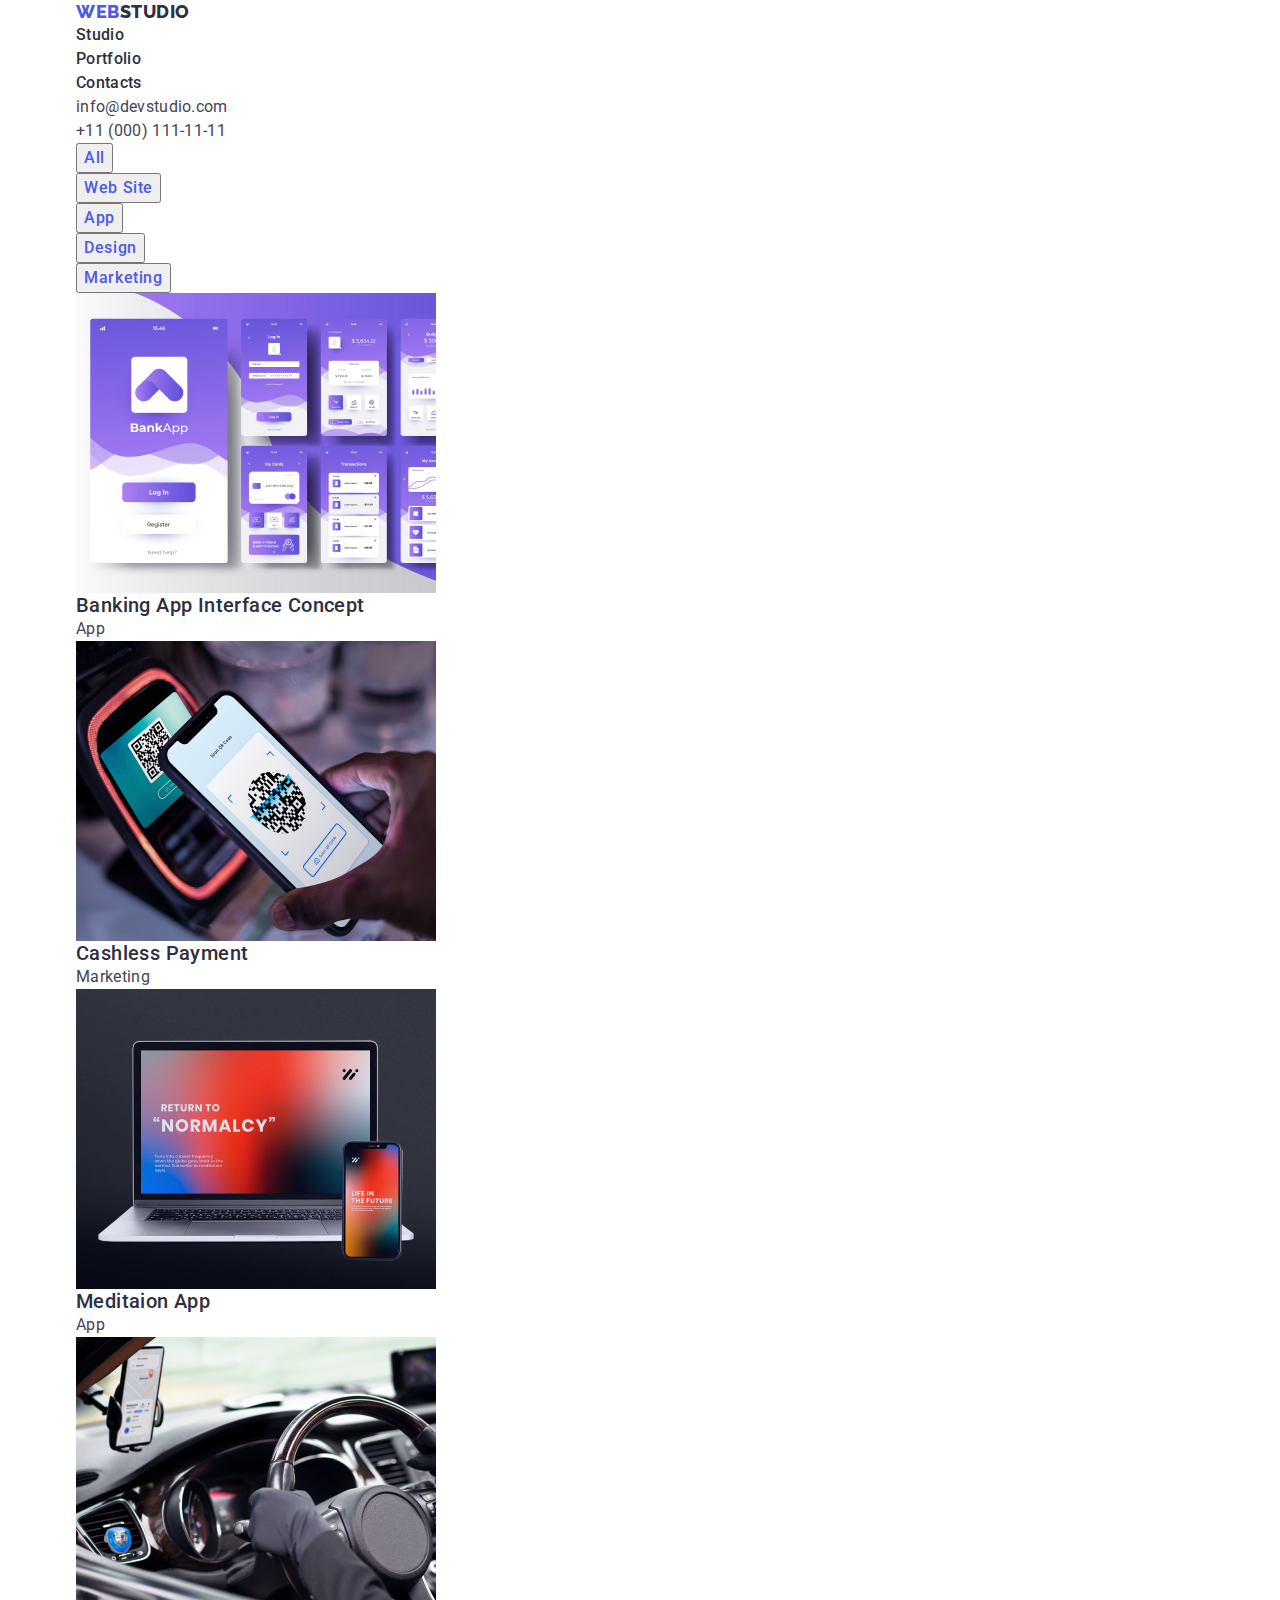
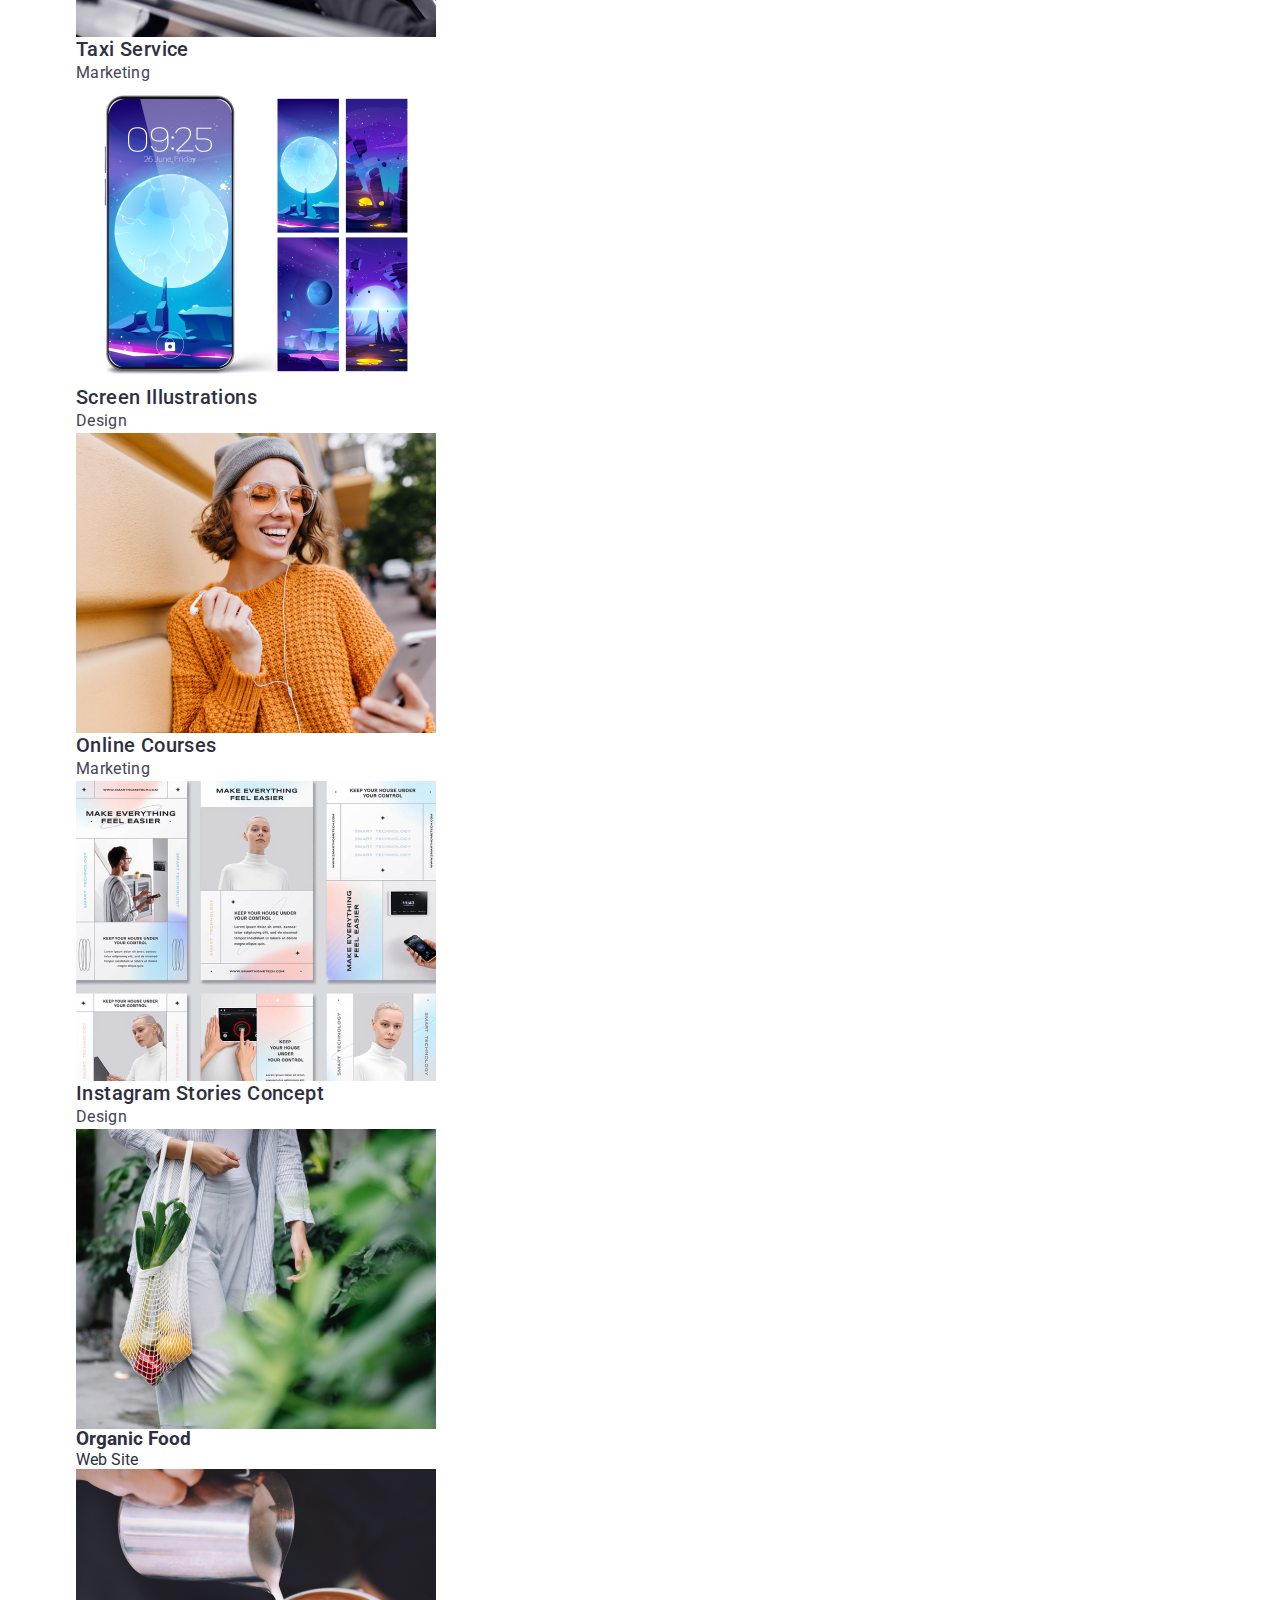
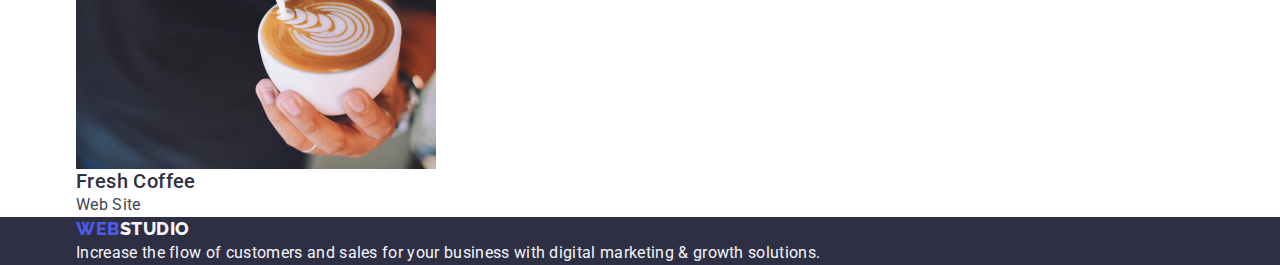
==== portfolio.html @ 25805d83 "Add css" ====
<!DOCTYPE html>
<html lang="en">
  <head>
    <meta charset="UTF-8" />
    <meta http-equiv="X-UA-Compatible" content="IE=edge" />
    <meta name="viewport" content="width=device-width, initial-scale=1.0" />
    <title>Document</title>
    <link rel="preconnect" href="https://fonts.googleapis.com" />
    <link rel="preconnect" href="https://fonts.gstatic.com" crossorigin />
    <link
      href="https://fonts.googleapis.com/css2?family=Raleway:wght@800&family=Roboto:wght@400;500;700;900&display=swap"
      rel="stylesheet"
    />
    <link
      rel="stylesheet"
      href="https://cdn.jsdelivr.net/npm/modern-normalize@1.1.0/modern-normalize.min.css"
    />
    <link rel="stylesheet" href="./css/styles.css" />
  </head>

  <body>
    <!--Header-->
    <header class="header">
      <div class="container">
        <nav class="nav">
          <a class="header-logo link" href="./index.html"
            ><span class="titlelogo">Web</span>Studio</a
          >
          <ul class="nav-list">
            <li class="nav-item">
              <a class="nav-link link" href="./index.html">Studio</a>
            </li>
            <li class="nav-item">
              <a class="nav-link link" href="./">Portfolio</a>
            </li>
            <li class="nav-item">
              <a class="nav-link link" href="">Contacts</a>
            </li>
          </ul>
        </nav>
        <address class="contacts">
          <ul class="contacts-list">
            <li class="contacts-item">
              <a class="mail link" href="mailto:info@devstudio.com"
                >info@devstudio.com</a
              >
            </li>
            <li class="contacts-item">
              <a class="phone-number link" href="tel:+110001111111"
                >+11 (000) 111-11-11
              </a>
            </li>
          </ul>
        </address>
      </div>
    </header>

    <main>
      <!-- Filters -->
      <section class="filters">
        <div class="container">
          <h2 class="filters-title">Filters</h2>
          <ul class="filters-list">
            <li class="filters-item">
              <button type="button">
                <span class="filters-button">All</span>
              </button>
            </li>
            <li class="filters-item">
              <button type="button">
                <span class="filters-button">Web Site</span>
              </button>
            </li>
            <li class="filters-item">
              <button type="button">
                <span class="filters-button">App</span>
              </button>
            </li>
            <li class="filters-item">
              <button type="button">
                <span class="filters-button">Design</span>
              </button>
            </li>
            <li class="filters-item">
              <button type="button">
                <span class="filters-button">Marketing</span>
              </button>
            </li>
          </ul>
        </div>
      </section>

      <!-- Project -->
      <section class="project">
        <div class="container">
          <ul class="project-list">
            <li class="project-item">
              <img
                class="project-img"
                src="./images/portfolioimg.jpg"
                alt="banking app design"
                width="360"
              />
              <h3 class="project-subject">Banking App Interface Concept</h3>
              <p class="project-text">App</p>
            </li>
            <li class="project-item">
              <img
                class="project-img"
                src="./images/portfolioimg1.jpg"
                alt="phone"
                width="360"
              />
              <h3 class="project-subject">Cashless Payment</h3>
              <p class="project-text">Marketing</p>
            </li>
            <li class="project-item">
              <img
                class="project-img"
                src="./images/portfolioimg2.jpg"
                alt="computer and phone"
                width="360"
              />
              <h3 class="project-subject">Meditaion App</h3>
              <p class="project-text">App</p>
            </li>
            <li class="pro??ject-item">
              <img
                class="project-img"
                src="./images/portfolioimg3.jpg"
                alt="car"
                width="360"
              />
              <h3 class="project-subject">Taxi Service</h3>
              <p class="project-text">Marketing</p>
            </li>
            <li class="project-item">
              <img
                class="project-img"
                src="./images/portfolioimg4.jpg"
                alt="phone fond"
                width="360"
              />
              <h3 class="project-subject">Screen Illustrations</h3>
              <p class="project-text">Design</p>
            </li>
            <li class="project-item">
              <img
                class="project-img"
                src="./images/portfolioimg5.jpg"
                alt="girl"
                width="360"
              />
              <h3 class="project-subject">Online Courses</h3>
              <p class="project-text">Marketing</p>
            </li>
            <li class="project-item">
              <img
                class="project-img"
                src="./images/portfolioimg6.jpg"
                alt="story design"
                width="360"
              />
              <h3 class="project-subject">Instagram Stories Concept</h3>
              <p class="project-text">Design</p>
            </li>
            <li class="project-item">
              <img
                src="./images/portfolioimg7.jpg"
                alt="fruit bag"
                width="360"
              />
              <h3>Organic Food</h3>
              <p>Web Site</p>
            </li>
            <li class="project-item">
              <img
                class="project-img"
                src="./images/portfolioimg8.jpg"
                alt="cup of coffee"
                width="360"
              />
              <h3 class="project-subject">Fresh Coffee</h3>
              <p class="project-text">Web Site</p>
            </li>
          </ul>
        </div>
      </section>
    </main>

    <!-- Footer -->
    <footer class="footer">
      <div class="container">
        <a class="ftr-logo link" href="./index.html"
          ><span class="footer-logo">Web</span>Studio</a
        >
        <p class="slogan">
          Increase the flow of customers and sales for your business with
          digital marketing & growth solutions.
        </p>
      </div>
    </footer>
  </body>
</html>
---- css/styles.css ----
h1,
h2,
h3,
p {
  margin-top: 0;
  margin-bottom: 0;
}

ul,
ol {
  list-style: none;
  margin-top: 0;
  margin-bottom: 0;
  padding-left: 0;
}

img {
  display: block;
}

address {
  font-style: normal;
}

button {
  cursor: pointer;
}

.link {
  text-decoration: none;
}

body {
  font-family: "Roboto", sans-serif;
  color: var(--dark-color);
  background-color: var(--white-color);
  font-size: 16px;
}

:root {
  --accent-color: #e7e9fc;
  --dark-color: #2e2f42;
  --primary-color: #4d5ae5;
  --pressed-color: #404bbf;
  --text-color: #434455;
  --light-color: #f4f4fd;
  --white-color: #ffffff;
}

.container {
  width: 1158px;
  margin-left: auto;
  margin-right: auto;
  padding-left: 15px;
  padding-right: 15px;
}

/* STUDIO STYLES */

/* Header */
.page-header-container {
  display: flex;
}

.header-logo {
  font-family: "Raleway", sans-serif;
  font-weight: 800;
  font-size: 18px;
  line-height: 1.3;
  display: flex;
  align-items: center;
  letter-spacing: 0.03em;
  text-transform: uppercase;
  color: var(--dark-color);
}

.titlelogo {
  font-family: "Raleway", sans-serif;
  font-weight: 800;
  font-size: 18px;
  line-height: 1.3;
  display: flex;
  align-items: center;
  letter-spacing: 0.03em;
  text-transform: uppercase;
  color: var(--primary-color);
  background-color: var(--white-color);
}

.nav-link {
  font-weight: 500;
  letter-spacing: 0.02em;
  line-height: 1.5;
  letter-spacing: 0.02em;
  color: var(--dark-color);
}

.nav-link:hover,
.nav-link:focus {
  color: var(--pressed-color);
}

.contacts {
  font-style: normal;
}

.mail {
  line-height: 1.5;
  letter-spacing: 0.02em;
  color: var(--text-color);
}

.phone-number {
  line-height: 1.5;
  letter-spacing: 0.02em;
  color: var(--text-color);
}

.mail:hover,
.mail:focus {
  color: var(--pressed-color);
}

.phone-number:hover,
.phone-number:focus {
  color: var(--pressed-color);
}

/* Hero */
.hero {
  background-color: var(--dark-color);
}

.hero-title {
  font-size: 56px;
  line-height: 1.1;
  text-align: center;
  letter-spacing: 0.02em;
  color: var(--white-color);
}

.hero-button {
  width: 169px;
  height: 56px;
  left: 636px;
  top: 428px;
  cursor: pointer;
  background-color: var(--primary-color);
  box-shadow: 0px 4px 4px rgba(0, 0, 0, 0.15);
  border-radius: 4px;
  color: var(--white-color);
}

.hero-button:hover,
.hero-button:focus {
  width: 169px;
  height: 56px;
  left: 20px;
  top: 88px;
  background-color: var(--pressed-color);
  box-shadow: 0px 4px 4px rgba(0, 0, 0, 0.15);
  border-radius: 4px;
}

/* Feauture */

.feauture-title,
.team-subject,
.project-subject {
  font-weight: 500;
  font-size: 20px;
  line-height: 1.2;
  letter-spacing: 0.02em;
}

.feauture-text,
.team-text,
.project-text {
  line-height: 1.5;
  letter-spacing: 0.02em;
  color: var(--text-color);
}

/* Doing */

.section-title {
  font-size: 36px;
  line-height: 1.1;
  text-align: center;
  letter-spacing: 0.02em;
  text-transform: capitalize;
}

/* Team */
.team {
  background-color: var(--light-color);
}

/* Footer */
.footer {
  background-color: var(--dark-color);
  color: var(--light-color);
}

.ftr-logo {
  font-family: "Raleway", sans-serif;
  font-weight: 800;
  font-size: 18px;
  line-height: 1.3;
  display: flex;
  align-items: center;
  letter-spacing: 0.03em;
  text-transform: uppercase;
  color: var(--light-color);
}

.footer-logo {
  font-family: "Raleway", sans-serif;
  font-weight: 800;
  font-size: 18px;
  line-height: 1.3;
  display: flex;
  align-items: center;
  letter-spacing: 0.03em;
  text-transform: uppercase;
  color: var(--primary-color);
  background-color: var(--dark-color);
}

.slogan {
  line-height: 24px;
  letter-spacing: 0.02em;
  color: var(--acent-color);
}

/* PORTFOLIO STYLES */

/* Filters */

.filters-title {
  position: absolute;
  width: 1px;
  height: 1px;
  margin: -1px;
  border: 0;
  padding: 0;
  white-space: nowrap;
  clip-path: inset(100%);
  clip: rect(0 0 0 0);
  overflow: hidden;
}

.filters-button {
  font-weight: 500;
  font-size: 16px;
  line-height: 1.5;
  display: flex;
  align-items: center;
  text-align: center;
  letter-spacing: 0.04em;
  color: var(--primary-color);
}

.filters-button:hover,
.filters-button:focus {
  font-weight: 500;
  font-size: 16px;
  line-height: 1.5;
  display: flex;
  align-items: center;
  text-align: center;
  letter-spacing: 0.04em;
  color: var(--white-color);
}

/* .fiters-item {
  width: 116px;
  height: 48px;
  background: #f4f4fd;
  border: 1px solid #e7e9fc;
  border-radius: 4px;
}

.filters-item:hover,
.folters-item:focus {
  width: 69px;
  height: 48px;
  background: #404bbf;
  box-shadow: 0px 3px 1px rgba(0, 0, 0, 0.1), 0px 2px 1px rgba(0, 0, 0, 0.08),
    0px 2px 2px rgba(0, 0, 0, 0.12);
  border-radius: 4px;
} */
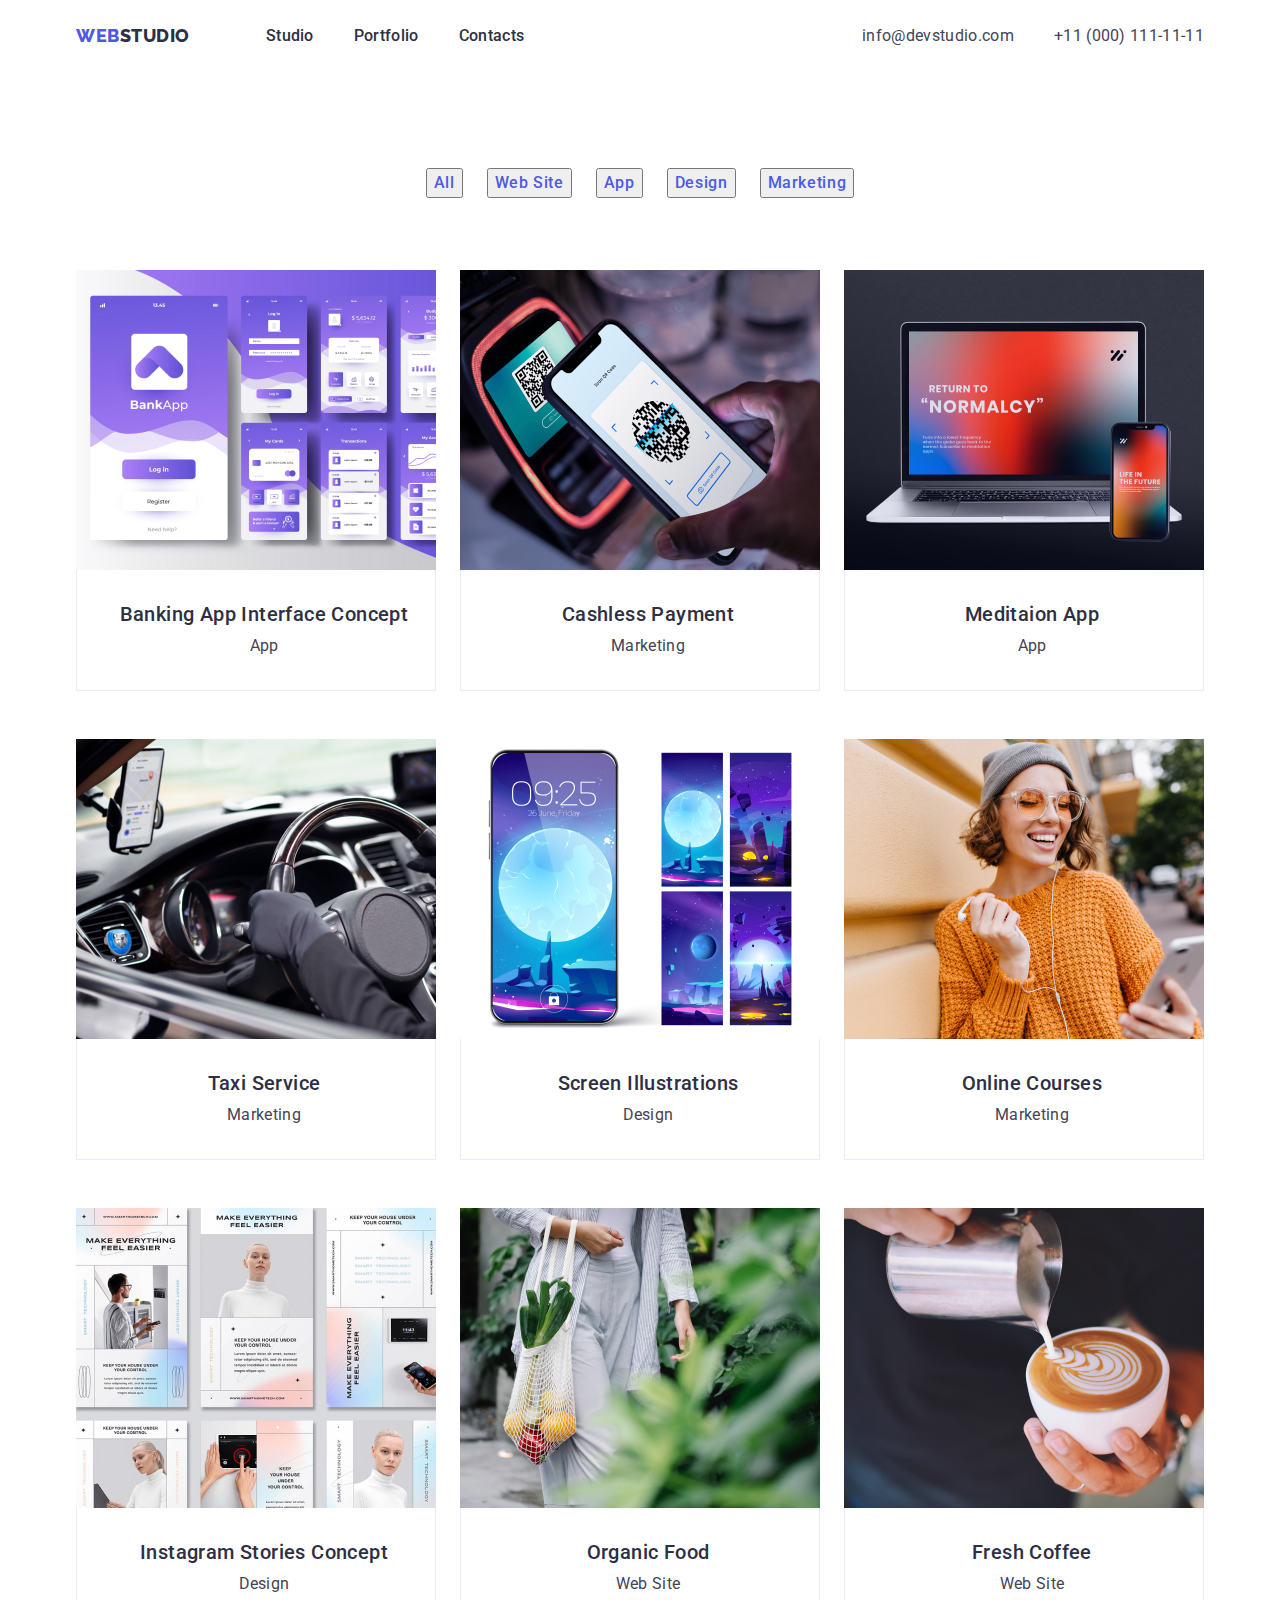
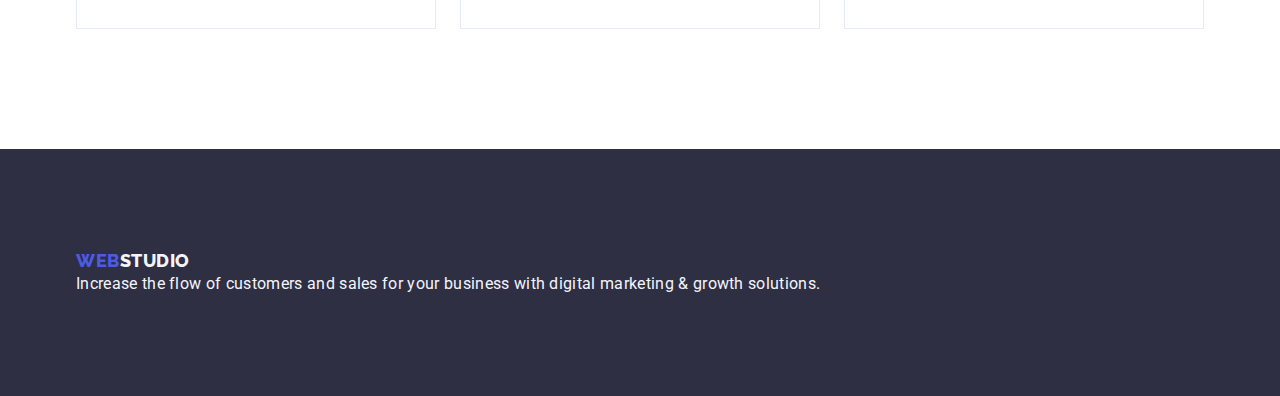
==== commit f7524865: "add scc" ====
--- a/portfolio.html
+++ b/portfolio.html
@@ -21,7 +21,7 @@
   <body>
     <!--Header-->
     <header class="header">
-      <div class="container">
+      <div class="container header-container">
         <nav class="nav">
           <a class="header-logo link" href="./index.html"
             ><span class="titlelogo">Web</span>Studio</a
@@ -101,8 +101,10 @@
                 alt="banking app design"
                 width="360"
               />
-              <h3 class="project-subject">Banking App Interface Concept</h3>
-              <p class="project-text">App</p>
+              <div class="project-card">
+                <h3 class="project-subject">Banking App Interface Concept</h3>
+                <p class="project-text">App</p>
+              </div>
             </li>
             <li class="project-item">
               <img
@@ -111,8 +113,10 @@
                 alt="phone"
                 width="360"
               />
-              <h3 class="project-subject">Cashless Payment</h3>
-              <p class="project-text">Marketing</p>
+              <div class="project-card">
+                <h3 class="project-subject">Cashless Payment</h3>
+                <p class="project-text">Marketing</p>
+              </div>
             </li>
             <li class="project-item">
               <img
@@ -121,8 +125,8 @@
                 alt="computer and phone"
                 width="360"
               />
-              <h3 class="project-subject">Meditaion App</h3>
-              <p class="project-text">App</p>
+              <div class="project-card"><h3 class="project-subject">Meditaion App</h3>
+              <p class="project-text">App</p></div>
             </li>
             <li class="pro??ject-item">
               <img
@@ -131,8 +135,8 @@
                 alt="car"
                 width="360"
               />
-              <h3 class="project-subject">Taxi Service</h3>
-              <p class="project-text">Marketing</p>
+              <div class="project-card"><h3 class="project-subject">Taxi Service</h3>
+              <p class="project-text">Marketing</p></div>
             </li>
             <li class="project-item">
               <img
@@ -141,8 +145,8 @@
                 alt="phone fond"
                 width="360"
               />
-              <h3 class="project-subject">Screen Illustrations</h3>
-              <p class="project-text">Design</p>
+              <div class="project-card"><h3 class="project-subject">Screen Illustrations</h3>
+              <p class="project-text">Design</p></div>
             </li>
             <li class="project-item">
               <img
@@ -150,9 +154,8 @@
                 src="./images/portfolioimg5.jpg"
                 alt="girl"
                 width="360"
-              />
-              <h3 class="project-subject">Online Courses</h3>
-              <p class="project-text">Marketing</p>
+              /><div class="project-card"><h3 class="project-subject">Online Courses</h3>
+              <p class="project-text">Marketing</p></div>
             </li>
             <li class="project-item">
               <img
@@ -161,8 +164,8 @@
                 alt="story design"
                 width="360"
               />
-              <h3 class="project-subject">Instagram Stories Concept</h3>
-              <p class="project-text">Design</p>
+              <div class="project-card"><h3 class="project-subject">Instagram Stories Concept</h3>
+              <p class="project-text">Design</p></div>
             </li>
             <li class="project-item">
               <img
@@ -170,8 +173,8 @@
                 alt="fruit bag"
                 width="360"
               />
-              <h3>Organic Food</h3>
-              <p>Web Site</p>
+              <div class="project-card"><h3 class="project-subject">Organic Food</h3>
+              <p class="project-text">Web Site</p></div>
             </li>
             <li class="project-item">
               <img
@@ -180,9 +183,9 @@
                 alt="cup of coffee"
                 width="360"
               />
-              <h3 class="project-subject">Fresh Coffee</h3>
+              <div class="project-card"><h3 class="project-subject">Fresh Coffee</h3>
               <p class="project-text">Web Site</p>
-            </li>
+            </li></div>
           </ul>
         </div>
       </section>
--- a/css/styles.css
+++ b/css/styles.css
@@ -58,8 +58,34 @@
 /* STUDIO STYLES */
 
 /* Header */
-.page-header-container {
-  display: flex;
+.header {
+  padding-top: 24px;
+  padding-bottom: 24px;
+}
+
+.header-container {
+  display: flex;
+  align-items: center;
+}
+
+.nav {
+  display: flex;
+  align-items: center;
+}
+
+.nav-list {
+  display: flex;
+  align-items: center;
+  gap: 40px;
+}
+
+/* .nav-item:not(:last-child) {
+  margin-right: 40px;
+} */
+
+.contacts-list {
+  display: flex;
+  align-items: center;
 }
 
 .header-logo {
@@ -72,6 +98,7 @@
   letter-spacing: 0.03em;
   text-transform: uppercase;
   color: var(--dark-color);
+  margin-right: 76px;
 }
 
 .titlelogo {
@@ -102,12 +129,14 @@
 
 .contacts {
   font-style: normal;
+  margin-left: auto;
 }
 
 .mail {
   line-height: 1.5;
   letter-spacing: 0.02em;
   color: var(--text-color);
+  margin-right: 40px;
 }
 
 .phone-number {
@@ -129,6 +158,8 @@
 /* Hero */
 .hero {
   background-color: var(--dark-color);
+  padding-top: 188px;
+  padding-bottom: 188px;
 }
 
 .hero-title {
@@ -137,9 +168,17 @@
   text-align: center;
   letter-spacing: 0.02em;
   color: var(--white-color);
+  margin-bottom: 48px;
 }
 
 .hero-button {
+  display: flex;
+  align-items: center;
+  letter-spacing: 0.04em;
+  flex-direction: row;
+  padding: 16px 32px;
+  gap: 10px;
+  position: absolute;
   width: 169px;
   height: 56px;
   left: 636px;
@@ -149,14 +188,22 @@
   box-shadow: 0px 4px 4px rgba(0, 0, 0, 0.15);
   border-radius: 4px;
   color: var(--white-color);
+  border: var(--pressed-color);
 }
 
 .hero-button:hover,
 .hero-button:focus {
+  display: flex;
+  flex-direction: row;
+  align-items: center;
+  padding: 16px 32px;
+  gap: 10px;
+  position: absolute;
   width: 169px;
   height: 56px;
-  left: 20px;
-  top: 88px;
+  left: 636px;
+  top: 428px;
+  cursor: pointer;
   background-color: var(--pressed-color);
   box-shadow: 0px 4px 4px rgba(0, 0, 0, 0.15);
   border-radius: 4px;
@@ -164,24 +211,49 @@
 
 /* Feauture */
 
-.feauture-title,
-.team-subject,
-.project-subject {
+.feauture {
+  padding-top: 120px;
+  padding-bottom: 120px;
+}
+
+.feauture-list {
+  margin-bottom: 120px;
+  display: flex;
+  gap: 24px;
+}
+
+.feauture-title {
+  min-width: 134px;
+  min-height: 24px;
   font-weight: 500;
   font-size: 20px;
   line-height: 1.2;
   letter-spacing: 0.02em;
-}
-
-.feauture-text,
-.team-text,
-.project-text {
-  line-height: 1.5;
-  letter-spacing: 0.02em;
+  margin-bottom: 8px;
+}
+
+.feauture-text {
+  line-height: 1.5;
+  letter-spacing: 0.02em;
+
   color: var(--text-color);
 }
 
 /* Doing */
+
+.doing {
+  padding-top: 120px;
+  padding-bottom: 120px;
+}
+
+.doing-list {
+  display: flex;
+  gap: 24px;
+}
+
+.doing-item {
+  flex-basis: calc((100% - 48px) / 3);
+}
 
 .section-title {
   font-size: 36px;
@@ -189,17 +261,55 @@
   text-align: center;
   letter-spacing: 0.02em;
   text-transform: capitalize;
+  margin-bottom: 72px;
 }
 
 /* Team */
 .team {
   background-color: var(--light-color);
+  padding-top: 120px;
+  padding-bottom: 120px;
+}
+
+.team-list {
+  display: flex;
+  gap: 24px;
+}
+
+.team-item {
+  flex-basis: calc((100% - 72px) / 4);
+}
+
+.team-card {
+  padding: 32px 16px;
+  background-color: var(--white-color);
+}
+.team-subject,
+.project-subject {
+  min-width: 134px;
+  min-height: 24px;
+  font-weight: 500;
+  font-size: 20px;
+  line-height: 1.2;
+  text-align: center;
+  letter-spacing: 0.02em;
+  margin-bottom: 8px;
+}
+
+.team-text,
+.project-text {
+  line-height: 1.5;
+  letter-spacing: 0.02em;
+  text-align: center;
+  color: var(--text-color);
 }
 
 /* Footer */
 .footer {
   background-color: var(--dark-color);
   color: var(--light-color);
+  padding-top: 100px;
+  padding-bottom: 100px;
 }
 
 .ftr-logo {
@@ -236,6 +346,18 @@
 /* PORTFOLIO STYLES */
 
 /* Filters */
+
+.filters {
+  padding-top: 96px;
+  padding-bottom: 72px;
+}
+
+.filters-list {
+  display: flex;
+  justify-content: center;
+  flex-wrap: wrap;
+  gap: 24px;
+}
 
 .filters-title {
   position: absolute;
@@ -290,3 +412,50 @@
     0px 2px 2px rgba(0, 0, 0, 0.12);
   border-radius: 4px;
 } */
+
+/* <!-- Project --> */
+
+.project {
+  padding-top: 72;
+  padding-bottom: 120px;
+}
+
+.project-list {
+  display: flex;
+  flex-wrap: wrap;
+  gap: 24px;
+  row-gap: 48px;
+}
+
+.project-item {
+  flex-basis: calc((100% - 144px) / 9);
+}
+
+.project-subject {
+  min-width: 142px;
+  min-height: 24px;
+  font-weight: 500;
+  font-size: 20px;
+  line-height: 24px;
+  letter-spacing: 0.02em;
+  color: var(--dark-color);
+  margin-bottom: 8px;
+}
+
+.project-text {
+  min-width: 75px;
+  min-height: 24px;
+  font-weight: 400;
+  font-size: 16px;
+  line-height: 24px;
+  letter-spacing: 0.02em;
+  color: var(--text-color);
+}
+
+.project-card {
+  padding-top: 32px;
+  padding-bottom: 32px;
+  padding-left: 16px;
+  border: 1px solid var(--accent-color);
+  border-top: none;
+}
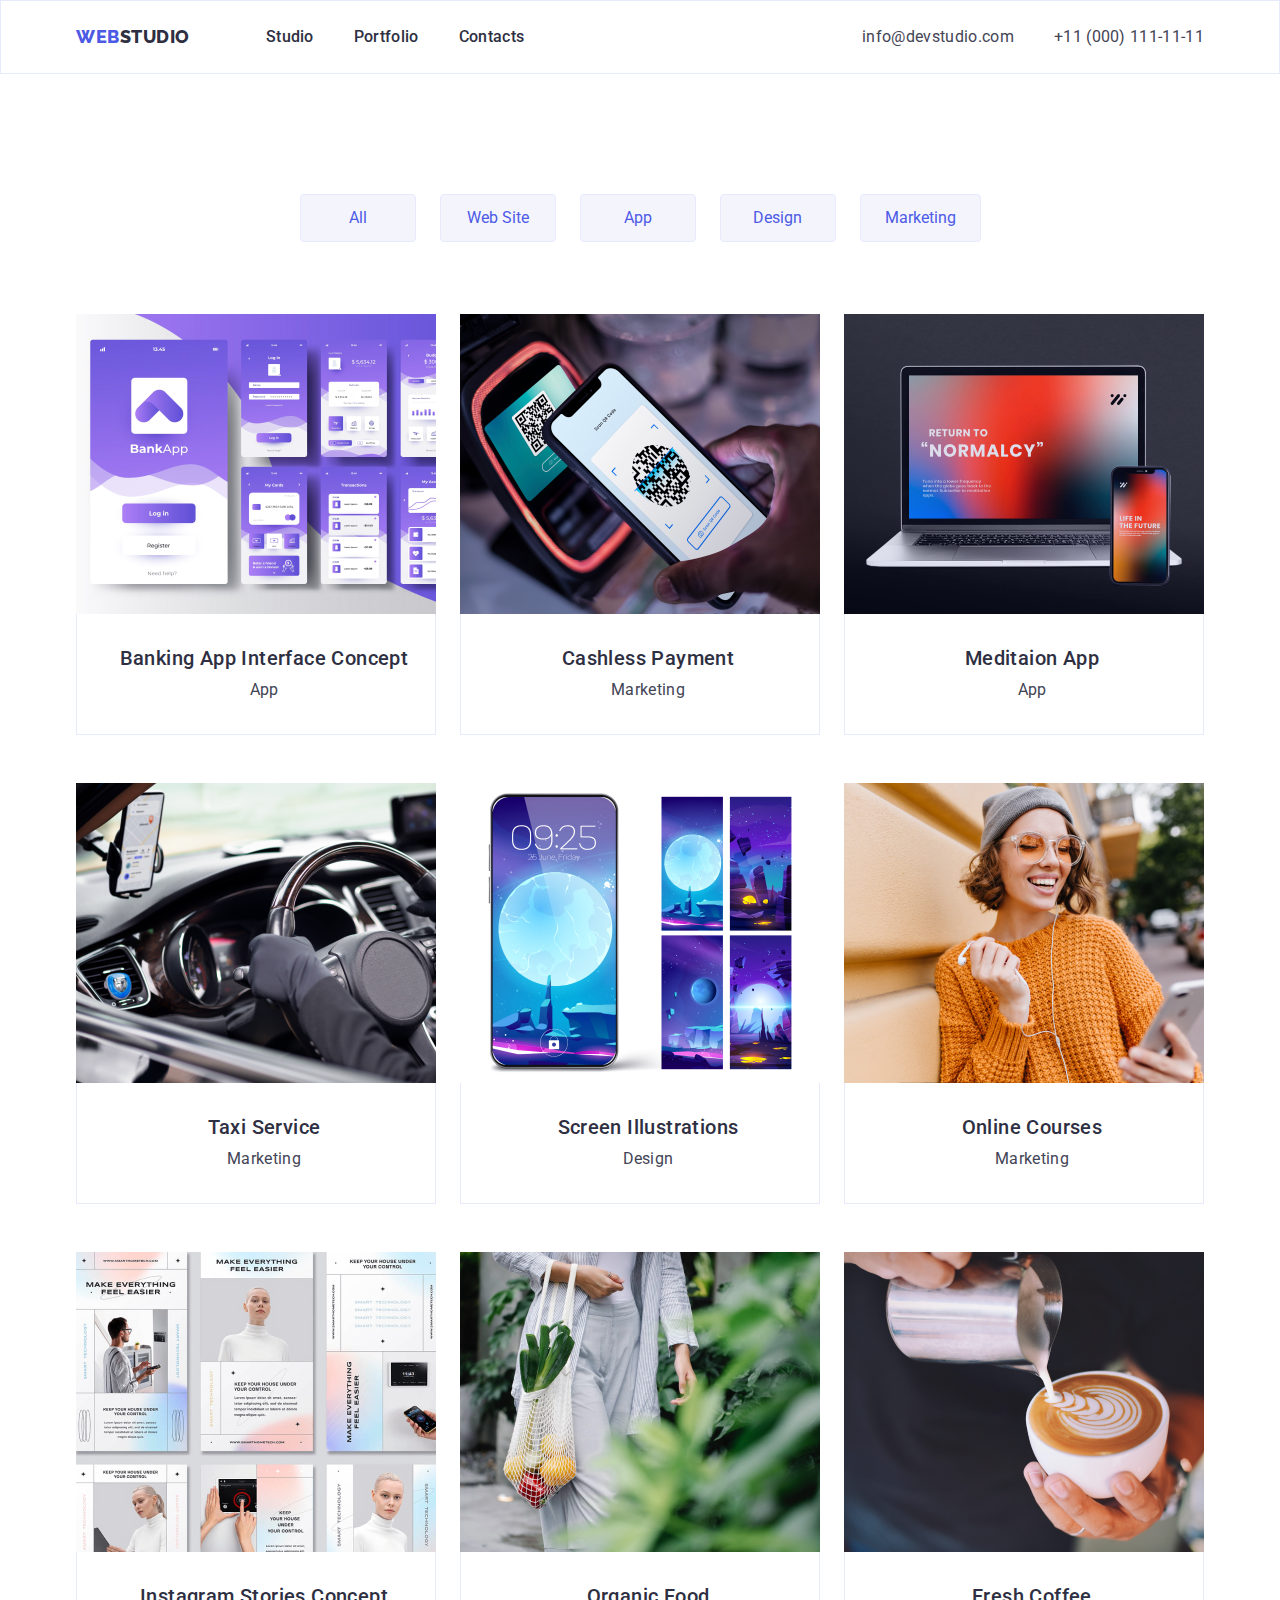
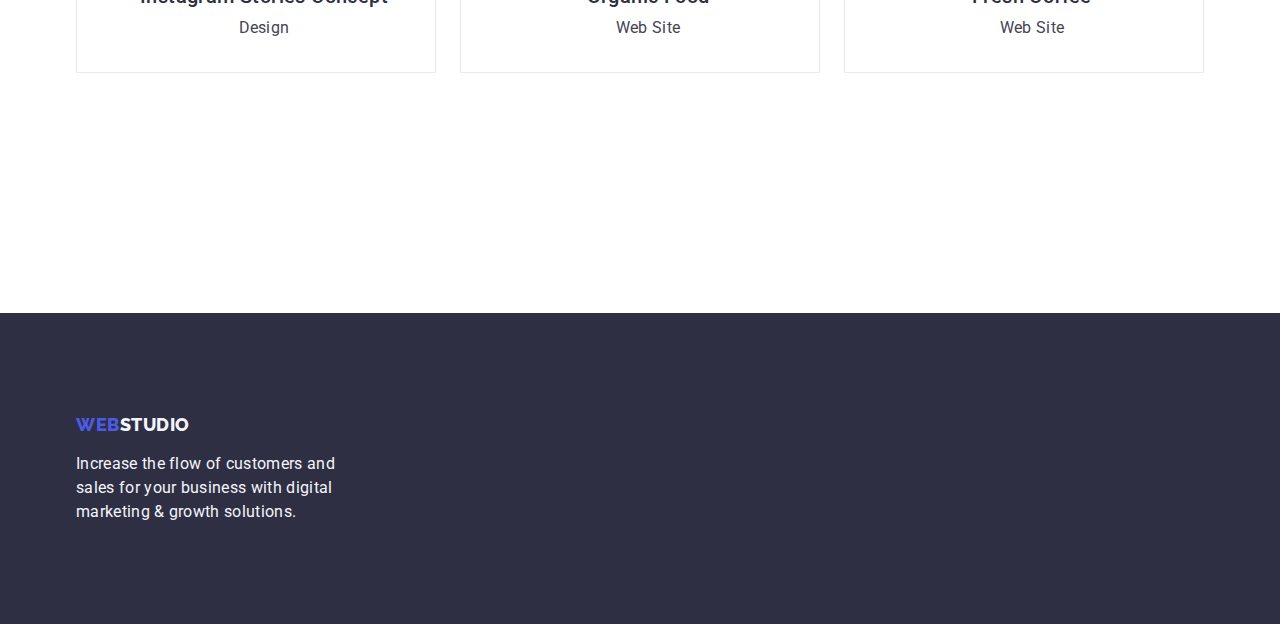
==== commit 68415a11: "Add css" ====
--- a/portfolio.html
+++ b/portfolio.html
@@ -57,42 +57,36 @@
 
     <main>
       <!-- Filters -->
-      <section class="filters">
+      <section class="filters section">
         <div class="container">
-          <h2 class="filters-title">Filters</h2>
+          <h1 class="filters-title visually-hidden">Filters</h1>
           <ul class="filters-list">
             <li class="filters-item">
-              <button type="button">
-                <span class="filters-button">All</span>
-              </button>
-            </li>
-            <li class="filters-item">
-              <button type="button">
-                <span class="filters-button">Web Site</span>
-              </button>
-            </li>
-            <li class="filters-item">
-              <button type="button">
-                <span class="filters-button">App</span>
-              </button>
-            </li>
-            <li class="filters-item">
-              <button type="button">
-                <span class="filters-button">Design</span>
-              </button>
-            </li>
-            <li class="filters-item">
-              <button type="button">
-                <span class="filters-button">Marketing</span>
-              </button>
-            </li>
-          </ul>
-        </div>
-      </section>
-
-      <!-- Project -->
-      <section class="project">
-        <div class="container">
+              <button class="filters-button" type="button">
+                <span>All</span>
+              </button>
+            </li>
+            <li class="filters-item">
+              <button class="filters-button" type="button">
+                <span>Web Site</span>
+              </button>
+            </li>
+            <li class="filters-item">
+              <button class="filters-button" type="button">
+                <span>App</span>
+              </button>
+            </li>
+            <li class="filters-item">
+              <button class="filters-button" type="button">
+                <span>Design</span>
+              </button>
+            </li>
+            <li class="filters-item">
+              <button class="filters-button" type="button">
+                <span>Marketing</span>
+              </button>
+            </li>
+          </ul>
           <ul class="project-list">
             <li class="project-item">
               <img
@@ -189,7 +183,6 @@
           </ul>
         </div>
       </section>
-    </main>
 
     <!-- Footer -->
     <footer class="footer">
--- a/css/styles.css
+++ b/css/styles.css
@@ -35,6 +35,11 @@
   color: var(--dark-color);
   background-color: var(--white-color);
   font-size: 16px;
+}
+
+section {
+  padding-top: 120px;
+  padding-bottom: 120px;
 }
 
 :root {
@@ -55,12 +60,26 @@
   padding-right: 15px;
 }
 
+.visually-hidden {
+  position: absolute;
+  white-space: nowrap;
+  width: 1px;
+  height: 1px;
+  overflow: hidden;
+  border: 0;
+  padding: 0;
+  clip: rect(0 0 0 0);
+  clip-path: inset(50%);
+  margin: -1px;
+}
+
 /* STUDIO STYLES */
 
 /* Header */
 .header {
   padding-top: 24px;
   padding-bottom: 24px;
+  border: 1px solid var(--accent-color);
 }
 
 .header-container {
@@ -163,12 +182,15 @@
 }
 
 .hero-title {
+  width: 499px;
   font-size: 56px;
   line-height: 1.1;
-  text-align: center;
   letter-spacing: 0.02em;
   color: var(--white-color);
   margin-bottom: 48px;
+  margin-left: auto;
+  margin-right: auto;
+  text-align: center;
 }
 
 .hero-button {
@@ -189,6 +211,7 @@
   border-radius: 4px;
   color: var(--white-color);
   border: var(--pressed-color);
+  text-align: center;
 }
 
 .hero-button:hover,
@@ -212,14 +235,16 @@
 /* Feauture */
 
 .feauture {
-  padding-top: 120px;
-  padding-bottom: 120px;
+  padding-bottom: 0;
 }
 
 .feauture-list {
-  margin-bottom: 120px;
   display: flex;
   gap: 24px;
+}
+
+.feauture-item {
+  width: 264px;
 }
 
 .feauture-title {
@@ -267,8 +292,6 @@
 /* Team */
 .team {
   background-color: var(--light-color);
-  padding-top: 120px;
-  padding-bottom: 120px;
 }
 
 .team-list {
@@ -283,6 +306,9 @@
 .team-card {
   padding: 32px 16px;
   background-color: var(--white-color);
+  box-shadow: 0px 1px 6px rgba(46, 47, 66, 0.08),
+    0px 1px 1px rgba(46, 47, 66, 0.16), 0px 2px 1px rgba(46, 47, 66, 0.08);
+  border-radius: 0px 0px 4px 4px;
 }
 .team-subject,
 .project-subject {
@@ -317,30 +343,21 @@
   font-weight: 800;
   font-size: 18px;
   line-height: 1.3;
-  display: flex;
-  align-items: center;
   letter-spacing: 0.03em;
   text-transform: uppercase;
   color: var(--light-color);
 }
 
 .footer-logo {
-  font-family: "Raleway", sans-serif;
-  font-weight: 800;
-  font-size: 18px;
-  line-height: 1.3;
-  display: flex;
-  align-items: center;
-  letter-spacing: 0.03em;
-  text-transform: uppercase;
   color: var(--primary-color);
-  background-color: var(--dark-color);
 }
 
 .slogan {
+  width: 264px;
   line-height: 24px;
   letter-spacing: 0.02em;
   color: var(--acent-color);
+  margin-top: 16px;
 }
 
 /* PORTFOLIO STYLES */
@@ -348,8 +365,6 @@
 /* Filters */
 
 .filters {
-  padding-top: 96px;
-  padding-bottom: 72px;
 }
 
 .filters-list {
@@ -357,74 +372,67 @@
   justify-content: center;
   flex-wrap: wrap;
   gap: 24px;
-}
-
-.filters-title {
-  position: absolute;
-  width: 1px;
-  height: 1px;
-  margin: -1px;
-  border: 0;
-  padding: 0;
-  white-space: nowrap;
-  clip-path: inset(100%);
-  clip: rect(0 0 0 0);
-  overflow: hidden;
+  padding-bottom: 72px;
 }
 
 .filters-button {
-  font-weight: 500;
-  font-size: 16px;
-  line-height: 1.5;
-  display: flex;
-  align-items: center;
-  text-align: center;
-  letter-spacing: 0.04em;
+  box-sizing: border-box;
+  display: flex;
+  flex-direction: row;
+  justify-content: center;
+  align-items: center;
+  padding: 12px 24px;
+  min-width: 116px;
+  height: 48px;
+  background: var(--light-color);
   color: var(--primary-color);
+  border: 1px solid var(--accent-color);
+  border-radius: 4px;
+  flex: none;
+  order: 1;
+  flex-grow: 0;
 }
 
 .filters-button:hover,
 .filters-button:focus {
-  font-weight: 500;
-  font-size: 16px;
-  line-height: 1.5;
-  display: flex;
-  align-items: center;
-  text-align: center;
-  letter-spacing: 0.04em;
-  color: var(--white-color);
-}
-
-/* .fiters-item {
-  width: 116px;
-  height: 48px;
-  background: #f4f4fd;
-  border: 1px solid #e7e9fc;
-  border-radius: 4px;
-}
-
-.filters-item:hover,
-.folters-item:focus {
-  width: 69px;
-  height: 48px;
-  background: #404bbf;
+  background: var(--pressed-color);
+  color: #ffffff;
   box-shadow: 0px 3px 1px rgba(0, 0, 0, 0.1), 0px 2px 1px rgba(0, 0, 0, 0.08),
     0px 2px 2px rgba(0, 0, 0, 0.12);
   border-radius: 4px;
-} */
+}
+
+.fiters-item {
+  width: 116px;
+  height: 48px;
+  background: var(--light-color);
+  border: 1px solid var(--accent-color);
+  border-radius: 4px;
+  display: flex;
+  align-items: center;
+  text-align: center;
+  letter-spacing: 0.04em;
+  color: var(--primary-color);
+  flex: none;
+  order: 0;
+  flex-grow: 0;
+}
+
+.filters-item:hover,
+.folters-item:focus {
+  background: var(--pressed-color);
+  color: var(--white-color);
+}
 
 /* <!-- Project --> */
-
-.project {
-  padding-top: 72;
-  padding-bottom: 120px;
-}
 
 .project-list {
   display: flex;
   flex-wrap: wrap;
   gap: 24px;
   row-gap: 48px;
+  padding-top: 72;
+  padding-bottom: 120px;
 }
 
 .project-item {
